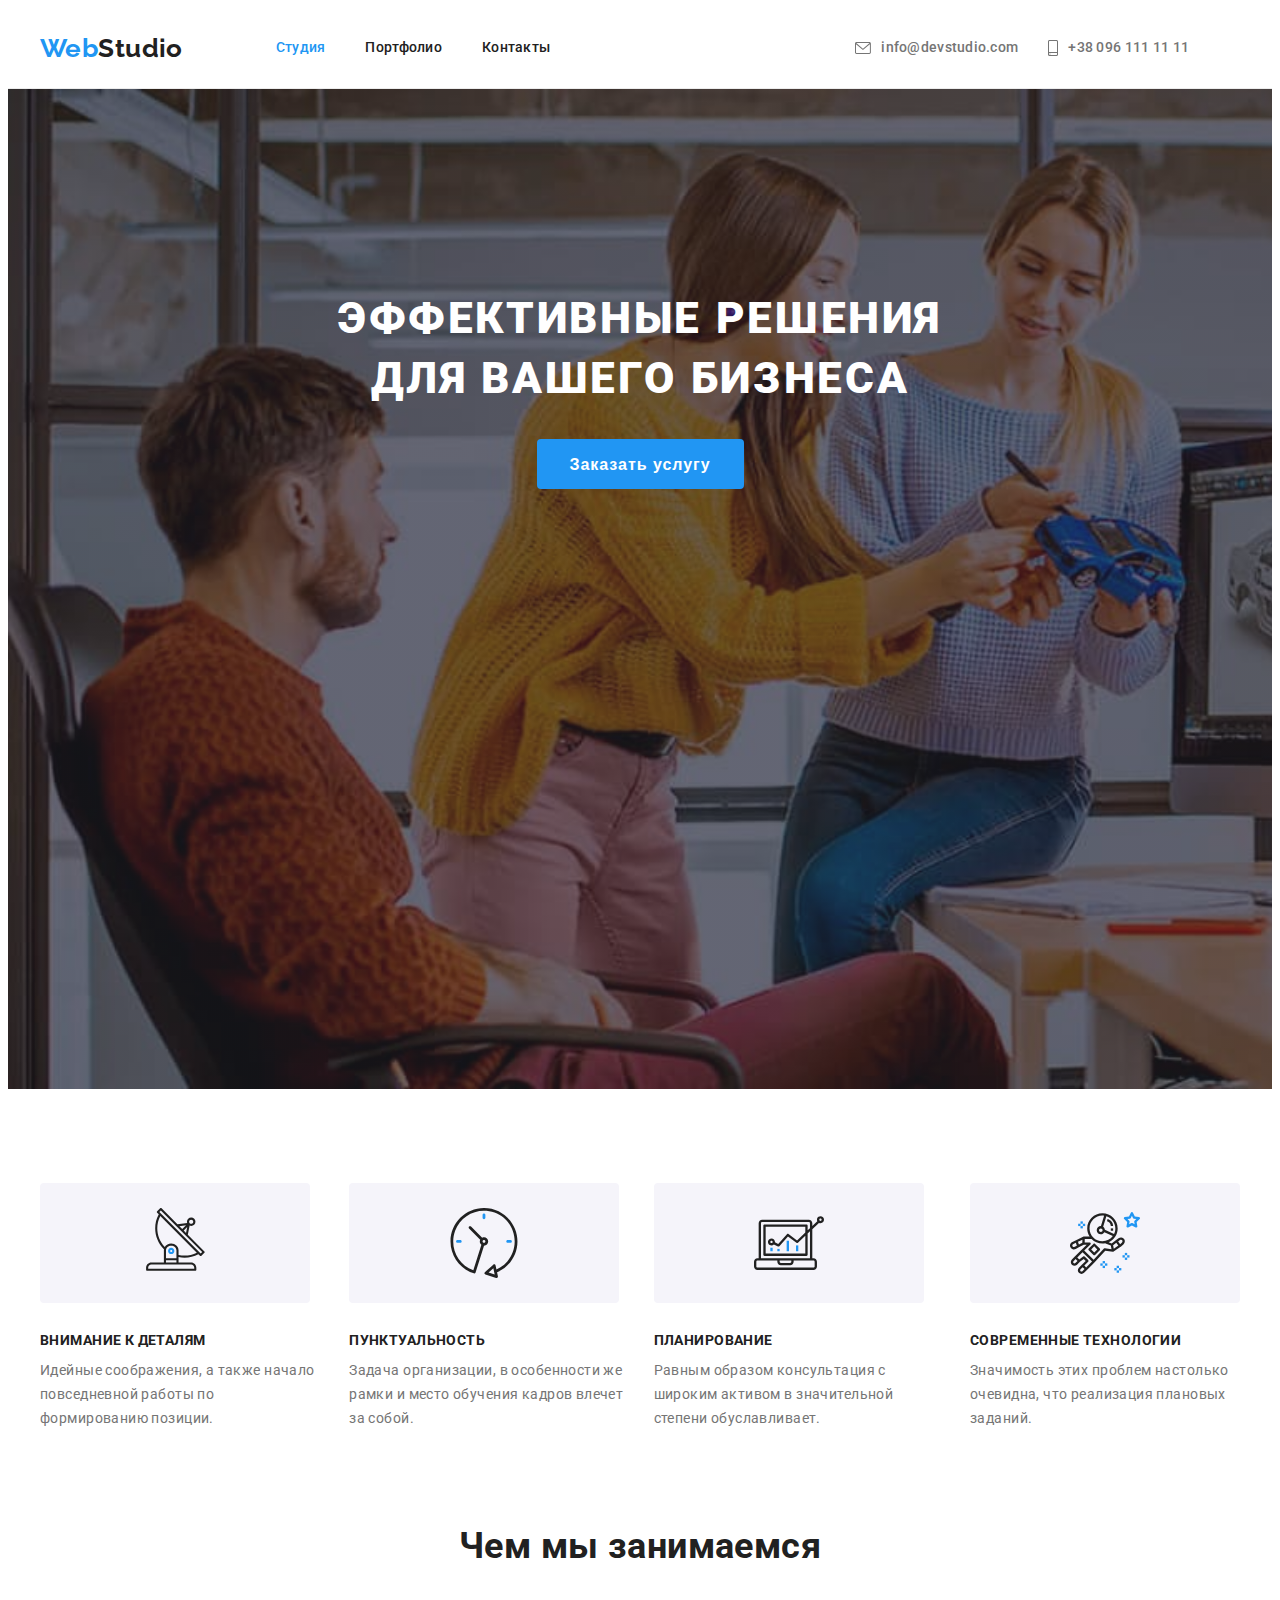
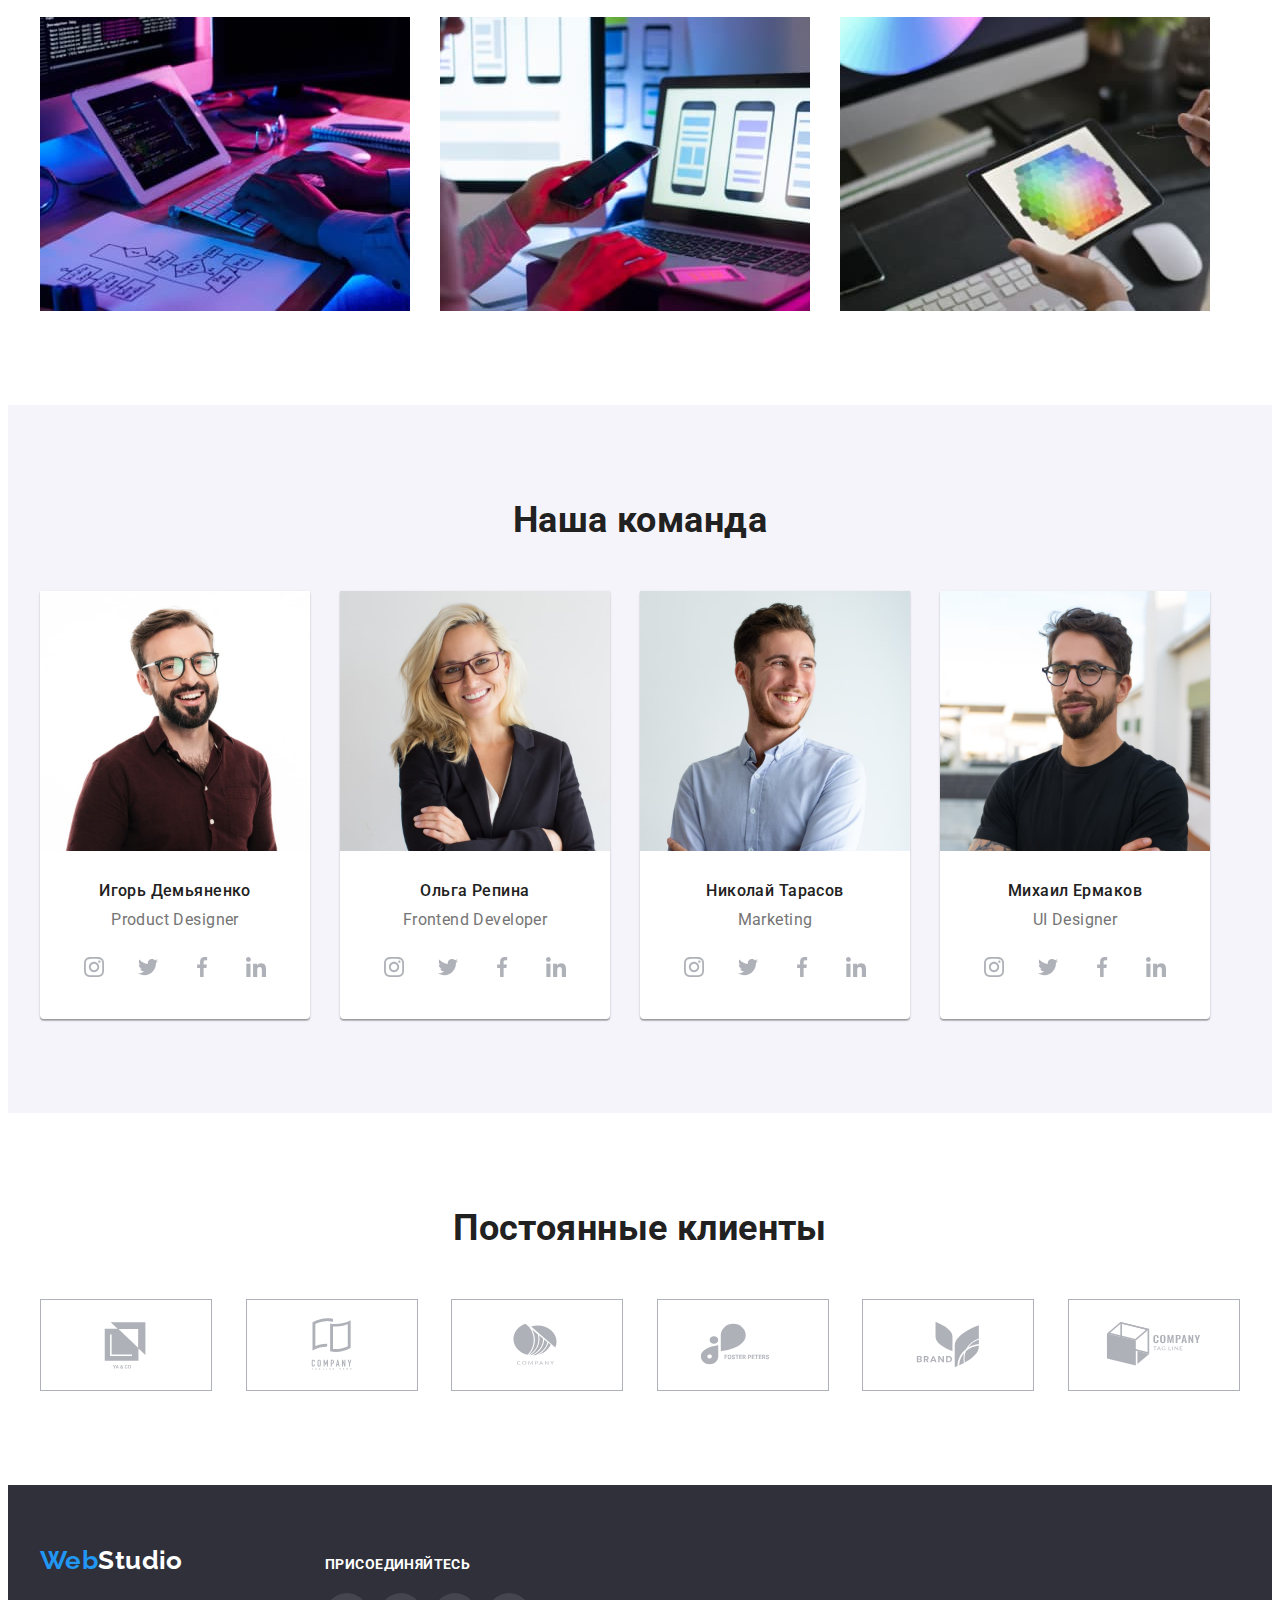
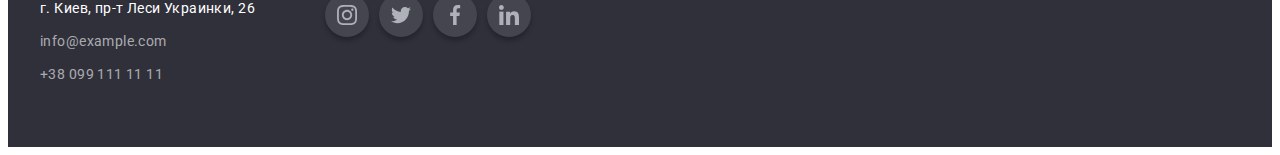
==== index.html @ b56670bd "Create index.html" ====
<!DOCTYPE html>
<html lang="ru">

<head>
    <meta charset="UTF-8">
    <meta http-equiv="X-UA-Compatible" content="IE=edge">
    <meta name="viewport" content="width=device-width, initial-scale=1.0">
    <title>Студия</title>
    <link rel="preconnect" href="https://fonts.gstatic.com">
    <link
        href="https://fonts.googleapis.com/css2?family=Raleway:wght@700&family=Roboto:wght@400;500;700;900&display=swap"
        rel="stylesheet">
    <link rel="stylesheet" href="https://cdnjs.cloudflare.com/ajax/libs/modern-normalize/1.0.0/modern-normalize.min.css" integrity="sha512-ISS7cAi1PEhQ8jnbJpJZMd29NlhNj4AWYyLOSp2CE/CsHxTCu+r+t0D2yoJudVrd0/8fTVPUVDzY5Tvli75u/g==" crossorigin="anonymous" />
    <link rel="stylesheet" href="./css/styles.css">
</head>

<body>
    <!--Заголовок-->
    <!--Верхняя линия-->
    <header class="header">
        <div class="container header-container">
        <nav class="navigation">
            <a class="logo-link link" href="./index.html">
                <span class="logo-first-link">Web</span>Studio 
            </a>

            <ul class="menu-list list" >
                <li class="menu-item">
                    <a class="menu-link current" href="index.html">Студия</a>
                </li>
                <li class="menu-item">
                    <a class="menu-link" href="portfolio.html">Портфолио</a>
                </li>
                <li class="menu-item">
                    <a class="menu-link" href="">Контакты</a>
                </li>
            </ul>
        </nav>
        
        
        <ul class="contact-list list">
            <li class="contact-item">
                <a class="link" href="mailto:info@devstudio.com">
                    <svg class="content-link-icon-m">
                        <use href="./images/sprite.svg#icon-envelope"></use>
                </svg>info@devstudio.com</a>
            </li>
            <li class="contact-item">
                <a class="link" href="tel:+380961111111">
                    <svg class="content-link-icon-t">
                    <use href="./images/sprite.svg#icon-smartphone"></use>
                </svg>+38 096 111 11 11</a>
            </li>
        </ul>
        </div>
    </header>
    <!--Навигация сайта-->
    <main>
        <!--Герой-->
        <section class="hero">
            <div class="container">
            <h1 class="main-title">Эффективные решения для вашего бизнеса</h1>
            <button class="modal-btn" type="button">Заказать услугу</button>
            </div>
        </section>
        

        <!--Особенности-->
        
        <section class="about">
            <div class="container">
            <h2 class="visually-hidden">Особенности</h2>
            <ul class="about-list list">
                <li class="about-item">
                    <div class="about-container">
                        <svg class="about-link-icon">
                            <use href="./images/sprite.svg#icon-antenna"></use>
                        </svg>
                    </div>
                    <h3 class="about-title">Внимание к деталям</h3>
                    <p class="about-description">
                        Идейные соображения, а также начало повседневной работы по формированию позиции.
                    </p>
                </li>
                <li class="about-item">
                <div class="about-container"> 
                        <svg class="about-link-icon">
                            <use href="./images/sprite.svg#icon-clock"></use>
                        </svg>
                    </div>
                    <h3 class="about-title">Пунктуальность</h3>
                    <p class="about-description">
                        Задача организации, в особенности же рамки и место обучения кадров влечет за собой.
                    </p>
                </li>
                <li class="about-item">
                    <div class="about-container">
                        <svg class="about-link-icon">
                            <use href="./images/sprite.svg#icon-diagram"></use>
                        </svg>
                    </div>
                    <h3 class="about-title">Планирование</h3>
                    <p class="about-description">
                        Равным образом консультация с широким активом в значительной степени обуславливает.
                    </p>
                </li>
                <li class="about-item">
                    <div class="about-container">
                        <svg class="about-link-icon">
                            <use href="./images/sprite.svg#icon-astronaut"></use>
                        </svg>
                    </div>
                    <h3 class="about-title">Современные технологии</h3>
                    <p class="about-description">
                        Значимость этих проблем настолько очевидна, что реализация плановых заданий.
                    </p>
                </li>
            </ul>
            </div>
        </section>
       
        <!--Деятельность-->
        <section class="work">
            <div class="container">
            <h2 class="work-title">Чем мы занимаемся</h2>
            <ul class="work-list list">
                <li class="item"><img class="item-img" src="./images/action1.jpg" alt="руки человека пишут код на квавиатури" width="370"
                        height="294"></li>
                <li class="item"><img class="item-img" src="./images/action2.jpg" alt="рука женщины держит телефон" width="370" height="294"></li>
                <li class="item"><img class="item-img" src="./images/action3.jpg" alt="женщина держит планшет и выбирает цвет на планшете" width="370"
                        height="294"></li>
            </ul>
        </div>
        </section>
        <!--Команда-->
        <section class="team">
            <div class="container">
            <h2 class="team-title">Наша команда</h2>
            <ul class="team-list list">
                <li class="team-item">
                    <img class="team-item-img" src="./images/employee1.jpg" alt="Фото Игорь Демьяненко" width="270" height="260">
                    <div class="team-card">
                    <h3 class="title">Игорь Демьяненко</h3>
                    <p class="team-text" lang="en">Product Designer</p>
                    <ul class="social-list list">
                        <li class="social-list-item">
                            <a href="" class="social-list-link">
                                <svg class="social-link-icon">
                                    <use href="./images/sprite.svg#icon-instagram"></use>
                                </svg>
                            </a>
                        </li>
                        <li class="social-list-item">
                            <a href="" class="social-list-link">
                                <svg class="social-link-icon">
                                    <use href="./images/sprite.svg#icon-twitter"></use>
                                </svg>
                            </a>
                        </li>
                        <li class="social-list-item">
                            <a href="" class="social-list-link">
                                <svg class="social-link-icon">
                                    <use href="./images/sprite.svg#icon-facebook"></use>
                                </svg>
                            </a>
                        </li>
                        <li class="social-list-item">
                            <a href="" class="social-list-link">
                                <svg class="social-link-icon">
                                    <use href="./images/sprite.svg#icon-linkedin"></use>
                                </svg>
                            </a>
                        </li>
                    </ul>
                    </div>
                </li>
                <li class="team-item">
                    <img class="team-item-img" src="./images/employee2.jpg" alt="Фото Ольга Репина" width="270" height="260">
                    <div class="team-card">
                    <h3 class="title">Ольга Репина</h3>
                    <p class="team-text" lang="en">Frontend Developer</p>
                    <ul class="social-list list">
                        <li class="social-list-item">
                            <a href="" class="social-list-link">
                                <svg class="social-link-icon">
                                    <use href="./images/sprite.svg#icon-instagram"></use>
                                </svg>
                            </a>
                        </li>
                        <li class="social-list-item">
                            <a href="" class="social-list-link">
                                <svg class="social-link-icon">
                                    <use href="./images/sprite.svg#icon-twitter"></use>
                                </svg>
                            </a>
                        </li>
                        <li class="social-list-item">
                            <a href="" class="social-list-link">
                                <svg class="social-link-icon">
                                    <use href="./images/sprite.svg#icon-facebook"></use>
                                </svg>
                            </a>
                        </li>
                        <li class="social-list-item">
                            <a href="" class="social-list-link">
                                <svg class="social-link-icon">
                                    <use href="./images/sprite.svg#icon-linkedin"></use>
                                </svg>
                            </a>
                        </li>
                    </ul>
                    </div>
                </li>
                <li class="team-item">
                    <img class="team-item-img" src="./images/employee3.jpg" alt="Фото Николай Тарасов" width="270" height="260">
                    <div class="team-card">
                    <h3 class="title">Николай Тарасов</h3>
                    <p  class="team-text" lang="en"> Marketing</p>
                    <ul class="social-list list">
                        <li class="social-list-item">
                            <a href="" class="social-list-link">
                                <svg class="social-link-icon">
                                    <use href="./images/sprite.svg#icon-instagram"></use>
                                </svg>
                            </a>
                        </li>
                        <li class="social-list-item">
                            <a href="" class="social-list-link">
                                <svg class="social-link-icon">
                                    <use href="./images/sprite.svg#icon-twitter"></use>
                                </svg>
                            </a>
                        </li>
                        <li class="social-list-item">
                            <a href="" class="social-list-link">
                                <svg class="social-link-icon">
                                    <use href="./images/sprite.svg#icon-facebook"></use>
                                </svg>
                            </a>
                        </li>
                        <li class="social-list-item">
                            <a href="" class="social-list-link">
                                <svg class="social-link-icon">
                                    <use href="./images/sprite.svg#icon-linkedin"></use>
                                </svg>
                            </a>
                        </li>
                    </ul>
                    </div>
                </li>
                <li class="team-item">
                    <img class="team-item-img" src="./images/employee4.jpg" alt="Фото Михаил Ермаков" width="270" height="260">
                    <div class="team-card">
                    <h3 class="title">Михаил Ермаков</h3>
                    <p class="team-text" lang="en"> UI Designer</p>
                    <ul class="social-list list">
                        <li class="social-list-item">
                            <a href="" class="social-list-link">
                                <svg class="social-link-icon">
                                    <use href="./images/sprite.svg#icon-instagram"></use>
                                </svg>
                            </a>
                        </li>
                        <li class="social-list-item">
                            <a href="" class="social-list-link">
                                <svg class="social-link-icon">
                                    <use href="./images/sprite.svg#icon-twitter"></use>
                                </svg>
                            </a>
                        </li>
                        <li class="social-list-item">
                            <a href="" class="social-list-link">
                                <svg class="social-link-icon">
                                    <use href="./images/sprite.svg#icon-facebook"></use>
                                </svg>
                            </a>
                        </li>
                        <li class="social-list-item">
                            <a href="" class="social-list-link">
                                <svg class="social-link-icon">
                                    <use href="./images/sprite.svg#icon-linkedin"></use>
                                </svg>
                            </a>
                        </li>
                    </ul>
                    </div>
                </li>
            </ul>
            </div>
        </section>
        <!--Клиенты-->
        <section class="clients">
            <div class="container">
                <h2 class="clients-title">Постоянные клиенты</h2>
                    <ul class="clients-list list">
                        <li class="clients-list-item">
                            <a href="" class="clients-list-link">
                                <svg class="clients-link-icon">
                                    <use href="./images/sprite.svg#icon-client1"></use>
                                </svg>
                            </a>
                        </li>
                        <li class="clients-list-item">
                            <a href="" class="clients-list-link">
                                <svg class="clients-link-icon">
                                    <use href="./images/sprite.svg#icon-client2"></use>
                                </svg>
                            </a>
                        </li>
                        <li class="clients-list-item">
                            <a href="" class="clients-list-link">
                                <svg class="clients-link-icon">
                                    <use href="./images/sprite.svg#icon-client3"></use>
                                </svg>
                            </a>
                        </li>
                        <li class="clients-list-item">
                            <a href="" class="clients-list-link">
                                <svg class="clients-link-icon">
                                    <use  href="./images/sprite.svg#icon-client4"></use>
                                </svg>
                            </a>
                        </li>
                        <li class="clients-list-item">
                            <a href="" class="clients-list-link">
                                <svg class="clients-link-icon">
                                    <use  href="./images/sprite.svg#icon-client5"></use>
                                </svg>
                            </a>
                        </li>
                        <li class="clients-list-item">
                            <a href="" class="clients-list-link">
                                <svg class="clients-link-icon">
                                    <use  href="./images/sprite.svg#icon-client6"></use>
                                </svg>
                            </a>
                        </li>
                    </ul>
            </div>
        </section>
    </main>

    <!--Подвал-->
    <footer class="footer">
    <div class="footer-container container">
        <div class="footer-container-adress">

        <a class="logo-link link" href="./index.html">
            <span class="logo-first-link">Web</span><span class="logo-secondary-link">Studio</span>
        </a>

        <address class="address">
                <p class="address-text">
                    <a class="map-link" href="https://goo.gl/maps/mj9vzz49X9CkKf8P8" target="_blank" rel="noopener noreferrer">г.
                        Киев, пр-т Леси Украинки, 26</a>
                </p>
                <ul class="list">
                    <li class="address-item">
                        <a class="mail-link link" href="mailto:info@example.com">info@example.com</a>
                    </li>
                    <li class="address-item">
                        <a class="tel-link link" href="tel:+380991111111">+38 099 111 11 11</a>
                    </li>
                </ul>
        </address>
    </div>
    <!--Присоединяйтесь-->
    <div class="join">
        <p class="join-text">присоединяйтесь</p>
            <ul class="join-list list">
                <li class="join-item">
                <a href="" class="join-link">
                    <svg class="join-link-icon">
                        <use href="./images/sprite.svg#icon-instagram"></use>
                    </svg>
                </a>
                </li>
                <li class="join-item">
                    <a href="" class="join-link">
                        <svg class="join-link-icon">
                            <use href="./images/sprite.svg#icon-twitter"></use>
                        </svg>
                    </a>
                </li>
                <li class="join-item">
                    <a href="" class="join-link">
                        <svg class="join-link-icon">
                            <use href="./images/sprite.svg#icon-facebook"></use>
                        </svg>
                    </a>
                </li>
                <li class="join-item">
                    <a href="" class="join-link">
                        <svg class="join-link-icon">
                            <use href="./images/sprite.svg#icon-linkedin"></use>
                        </svg>
                    </a>
                </li>
            </ul>
        
    </div>
    </div>
    </footer>

</body>

</html>
---- css/styles.css ----
:root {
  --main-font: 'Roboto', sans-serif;
  --secondary-font: 'Raleway', sans-serif;
  --background-color: #f5f4fa;
  --main-color: #212121;
  --secondary-text-color: #757575;
  --accent-color: #2196f3;
  --btn-main-color: #188ce8;
  --primary-white: #ffffff;
  --accent-white: rgba(255, 255, 255, 0.6);
  --background-footer-hero: #2f303a;
  --logo-secondary-color: ##000000;
  --background-project-color: #eeeeee;
  --main-logo-color: #afb1b8;
}
h1,
h2,
h3,
h4,
h5,
h6,
p {
  margin-top: 0;
  margin-bottom: 0;
}

ul,
ol {
  margin-top: 0;
  margin-bottom: 0;
  padding-left: 0;
}

img {
  display: block;
}

.list {
  list-style: none;
}
.link {
  text-decoration: none;
}

body {
  color: var(--main-color);
  font-family: var(--main-font);
  font-weight: 400;
  font-size: 14px;
  line-height: 1.71;
  letter-spacing: 0.03em;
}

/* ============= COMPONENTS ============= */
.container {
  width: 1200px;
  padding-left: 15px;
  padding-right: 15px;
  margin: 0 auto;
}
/*========== END COMPONENTS ============= */

/*========== Header ========== */
.header {
  background-color: var(--primary-white);
  border-bottom: 1px solid #ececec;
}
.header-container {
  display: flex;
  align-items: center;
}

.navigation {
  display: flex;
  align-items: center;
}
.menu-list {
  display: flex;
  align-items: center;
  margin-left: 93px;
}

.menu-list .menu-item:not(:last-child) {
  margin-right: 40px;
}
.menu-list .menu-link {
  display: block;
  padding-top: 32px;
  padding-bottom: 32px;
}

.logo-link {
  font-family: var(--secondary-font);
  font-style: normal;
  font-weight: 700;
  font-size: 26px;
  line-height: 1.19;
  color: var(--logo-secondary-color);
  text-decoration: none;
}

.logo-first-link {
  color: var(--accent-color);
}

.menu-link {
  font-weight: 500;
  font-size: 14px;
  line-height: 1.14;
  letter-spacing: 0.02em;
  text-decoration: none;
  color: var(--main-color);
}
.menu-link:hover,
.menu-link:focus {
  color: var(--accent-color);
}
.menu-link.current {
  color: var(--accent-color);
}
.contact-list {
  display: flex;
  margin-left: 305px;
}
.contact-list .link {
  display: block;
  padding-top: 32px;
  padding-bottom: 32px;
}

.contact-list .contact-item:not(:last-child) {
  margin-right: 30px;
}
.contact-item .link,
.contact-item .link {
  display: flex;
  align-items: center;
  font-weight: 500;
  font-size: 14px;
  line-height: 1.14;
  letter-spacing: 0.02em;
  text-decoration: none;
  color: var(--secondary-text-color);
}

.link:hover,
.link:focus {
  color: var(--accent-color);
  outline: none;
}
.content-link-icon-m {
  width: 16px;
  height: 12px;
  margin-right: 10px;
  fill: currentColor;
}
.content-link-icon-t {
  width: 10px;
  height: 16px;
  margin-right: 10px;
  fill: currentColor;
}

/*========== End Header ========== */

/*========== Hero ========== */
.hero {
  max-width: 1600px;
  height: 600px;
  margin-left: auto;
  margin-right: auto;
  background-color: var(--background-footer-hero);
  text-align: center;
  padding-top: 200px;
  padding-bottom: 200px;
  background-image: linear-gradient(
      rgba(47, 48, 58, 0.4),
      rgba(47, 48, 58, 0.4)
    ),
    url('../images/heroimg.jpg');
  background-size: cover;
}
.main-title {
  margin: 0 auto 30px;
  width: 696px;
  font-weight: 900;
  font-size: 44px;
  line-height: 1.36;
  letter-spacing: 0.06em;
  text-transform: uppercase;
  color: var(--primary-white);
}
.modal-btn {
  padding: 10px 32px;
  border: 1px solid transparent;
  border-radius: 4px;
  margin-left: auto;
  margin-right: auto;
  min-width: 200px;
  height: 50px;
  font-weight: 700;
  font-size: 16px;
  line-height: 1.87;
  display: block;
  align-items: center;
  letter-spacing: 0.06em;
  color: var(--primary-white);
  background-color: var(--accent-color);
}
.modal-btn:hover,
.modal-btn:focus {
  color: var(--primary-white);
  background-color: var(--btn-main-color);
  outline: none;
}

/*========== End Hero ========== */
/*========== About ========== */
.about {
  padding-top: 94px;
  padding-bottom: 47px;
}
.visually-hidden {
  position: absolute;
  width: 1px;
  height: 1px;
  margin: -1px;
  border: 0;
  padding: 0;

  white-space: nowrap;
  clip-path: inset(100%);
  clip: rect(0 0 0 0);
  overflow: hidden;
}

.about-list {
  display: flex;
  padding-bottom: 0;
  margin-top: -30px;
  margin-left: -30px;
}

.about-item {
  width: calc((100%-120px) / 4);
  margin-top: 30px;
  margin-left: 30px;
}

.about-title {
  margin-bottom: 10px;
  font-weight: 700;
  font-size: 14px;
  line-height: 1.14;
  letter-spacing: 0.03em;
  text-transform: uppercase;
}
.about-description {
  font-size: 14px;
  color: var(--secondary-text-color);
}
.about-container {
  display: flex;
  justify-content: center;
  align-items: center;
  width: 270px;
  height: 120px;
  background-color: var(--background-color);
  border-radius: 4px;
  margin-bottom: 30px;
}
.about-link-icon {
  width: 70px;
  height: 70px;
}

/*========== End about ========== */

/*========== Work ========== */
.work {
  padding-top: 47px;
  padding-bottom: 94px;
}
.work-list {
  display: flex;
  flex-wrap: wrap;
  margin-left: -30px;
  margin-top: -30px;
}
.work-title {
  margin-bottom: 50px;
  font-weight: 700;
  font-size: 36px;
  line-height: 1.17;
  text-align: center;
}
.work-list .item {
  margin-left: 30px;
  margin-top: 30px;
}

/*========== End Work ========== */

/*========== Team ========== */
.team {
  color: var(--main-color);
  background-color: var(--background-color);
  padding-top: 94px;
  padding-bottom: 94px;
  text-align: center;
}
.team-list {
  display: flex;
  flex-wrap: wrap;
  margin-left: -30px;
  margin-top: -30px;
}

.team-title {
  margin-bottom: 50px;
  font-weight: 700;
  font-size: 36px;
  line-height: 1.17;
}
.team-card {
  padding: 30px 32px;
}
.team-item .title {
  margin-bottom: 10px;
  font-weight: 500;
  font-size: 16px;
  line-height: 1.19;
}
.team-text {
  font-size: 16px;
  line-height: 1.19;
  color: var(--secondary-text-color);
  margin-bottom: 16px;
}
.team-item {
  margin-left: 30px;
  margin-top: 30px;
  border-radius: 0px 0px 4px 4px;
  background: #ffffff;
  box-shadow: 0px 1px 3px rgba(0, 0, 0, 0.12), 0px 1px 1px rgba(0, 0, 0, 0.14),
    0px 2px 1px rgba(0, 0, 0, 0.2);
}
.social-list {
  display: flex;
  justify-content: space-between;
}
.social-list-link {
  display: flex;
  justify-content: center;
  align-items: center;
  width: 44px;
  height: 44px;
  background: transparent;
  border-radius: 50%;
}
.social-link-icon {
  width: 20px;
  height: 20px;
  fill: var(--main-logo-color);
}
.social-list-link:hover,
.social-list-link:focus {
  background-color: var(--accent-color);
  outline: none;
}
.social-list-link:hover .social-link-icon,
.social-list-link:focus .social-link-icon {
  fill: var(--primary-white);
}
/*========== End team========== */
/*========== Clients========== */
.clients {
  background-color: var(--primary-white);
  padding-top: 94px;
  padding-bottom: 94px;
}
.clients-title {
  font-weight: 700;
  font-size: 36px;
  line-height: 1.17;
  text-align: center;
  margin-bottom: 50px;
}
.clients-list {
  display: flex;
  justify-content: space-between;
}
.clients-list-link {
  display: flex;
  justify-content: center;
  align-items: center;
  width: 170px;
  height: 90px;
  background: transparent;
  border: 1px solid var(--main-logo-color);
}
.clients-link-icon {
  width: 106px;
  height: 60px;
  fill: var(--main-logo-color);
}
.clients-list-link:hover,
.clients-list-link:focus {
  background: transparent;
  border: 1px solid var(--accent-color);
  outline: none;
}
.clients-list-link:hover .clients-link-icon,
.clients-list-link:focus .clients-link-icon {
  fill: var(--accent-color);
}

/*========== End clients========== */
/*========== Footer========== */
.footer {
  display: flex;
  background-color: var(--background-footer-hero);
  padding-top: 60px;
  padding-bottom: 60px;
}
.footer-container {
  display: flex;
  align-items: baseline;
}
.footer-container-adress {
  align-items: center;
}
.logo-secondary-link {
  color: var(--primary-white);
}
.address {
  margin-top: 20px;
  display: block;
}
.address-text {
  margin-bottom: 9px;
}
.address-item:not(:last-child) {
  margin-bottom: 9px;
}
.map-link {
  font-style: normal;
  font-size: 14px;
  text-decoration: none;
  color: var(--primary-white);
}
.mail-link,
.tel-link {
  font-style: normal;
  font-size: 14px;
  color: var(--accent-white);
  text-decoration: none;
}
.map-link:hover,
.map-link:focus {
  outline: none;
  color: var(--accent-color);
}
.mail-link:hover,
.mail-link:focus {
  color: var(--accent-color);
  outline: none;
}
.tel-link:hover,
.tel-link:focus {
  color: var(--accent-color);
  outline: none;
}
.join-list {
  display: flex;
  align-items: center;
  justify-content: center;
}
.join-item:not(:last-child) {
  margin-right: 10px;
}
.join {
  margin-left: 70px;
}
.join-text {
  margin-bottom: 20px;
  font-weight: 700;
  line-height: 1.14;
  text-transform: uppercase;
  color: var(--primary-white);
}
.join-link {
  display: flex;
  justify-content: center;
  align-items: center;
  width: 44px;
  height: 44px;
  border-radius: 50%;
  background-color: rgba(255, 255, 255, 0.1);
  color: var(--main-logo-color);
  box-shadow: 0px 4px 4px rgba(0, 0, 0, 0.25);
}
.join-link-icon {
  width: 20px;
  height: 20px;
  fill: currentColor;
}
.join-link:hover,
.join-link:focus {
  background-color: var(--accent-color);
  outline: none;
}
.join-link:hover .join-link-icon,
.join-link:focus .join-link-icon {
  fill: var(--primary-white);
}

/*========== End footer========== */

/*========== Portfolio========== */

/*==========Filter==========*/
.filter {
  padding-top: 94px;
  padding-bottom: 94px;
}
.filter .list {
  display: flex;
  justify-content: center;
  margin-bottom: 50px;
}

.filter-btn {
  height: 38px;
  padding: 6px 22px;
  border-radius: 4px;
  border-color: transparent;
  font-family: inherit;
  font-weight: 500;
  font-size: 16px;
  line-height: 1.62;
  display: flex;
  text-align: center;
  background-color: var(--background-color);
  cursor: pointer;
}
.filter-btn:hover,
.filter-btn:focus {
  outline: none;
  color: var(--primary-white);
  background-color: var(--accent-color);
  box-shadow: 1px 4px 6px rgba(0, 0, 0, 0.16), 0px 4px 4px rgba(0, 0, 0, 0.06);
}
.filter-item:not(:last-child) {
  margin-right: 8px;
}
/*==========End filter==========*/
/*==========Project==========*/
.project-list {
  display: flex;
  flex-wrap: wrap;
  margin-left: -30px;
  margin-top: -30px;
}
.project-item {
  margin-left: 30px;
  margin-top: 30px;
  background-color: var(--background-project-color);
}
.project-card-link {
  display: block;
  padding-top: 0;
}
.project-card-link:hover,
.project-card-link:focus {
  outline: none;
  box-shadow: 1px 4px 6px rgba(0, 0, 0, 0.16), 0px 4px 4px rgba(0, 0, 0, 0.16),
    0px 1px 1px rgba(0, 0, 0, 0.12);
}

.project-card {
  padding: 20px 24px;
  background: var(--primary-white);
  border: 1px solid var(--background-project-color);
  border-top: 0;
}
.project-title {
  margin-bottom: 4px;
  font-weight: 700;
  font-size: 18px;
  line-height: 2;
  letter-spacing: 0.06em;
  color: var(--main-color);
}
.project-text {
  font-weight: 400;
  font-size: 16px;
  line-height: 1.87;
  color: var(--secondary-text-color);
}
/*==========End Project==========*/
/*========== End portfolio========== */
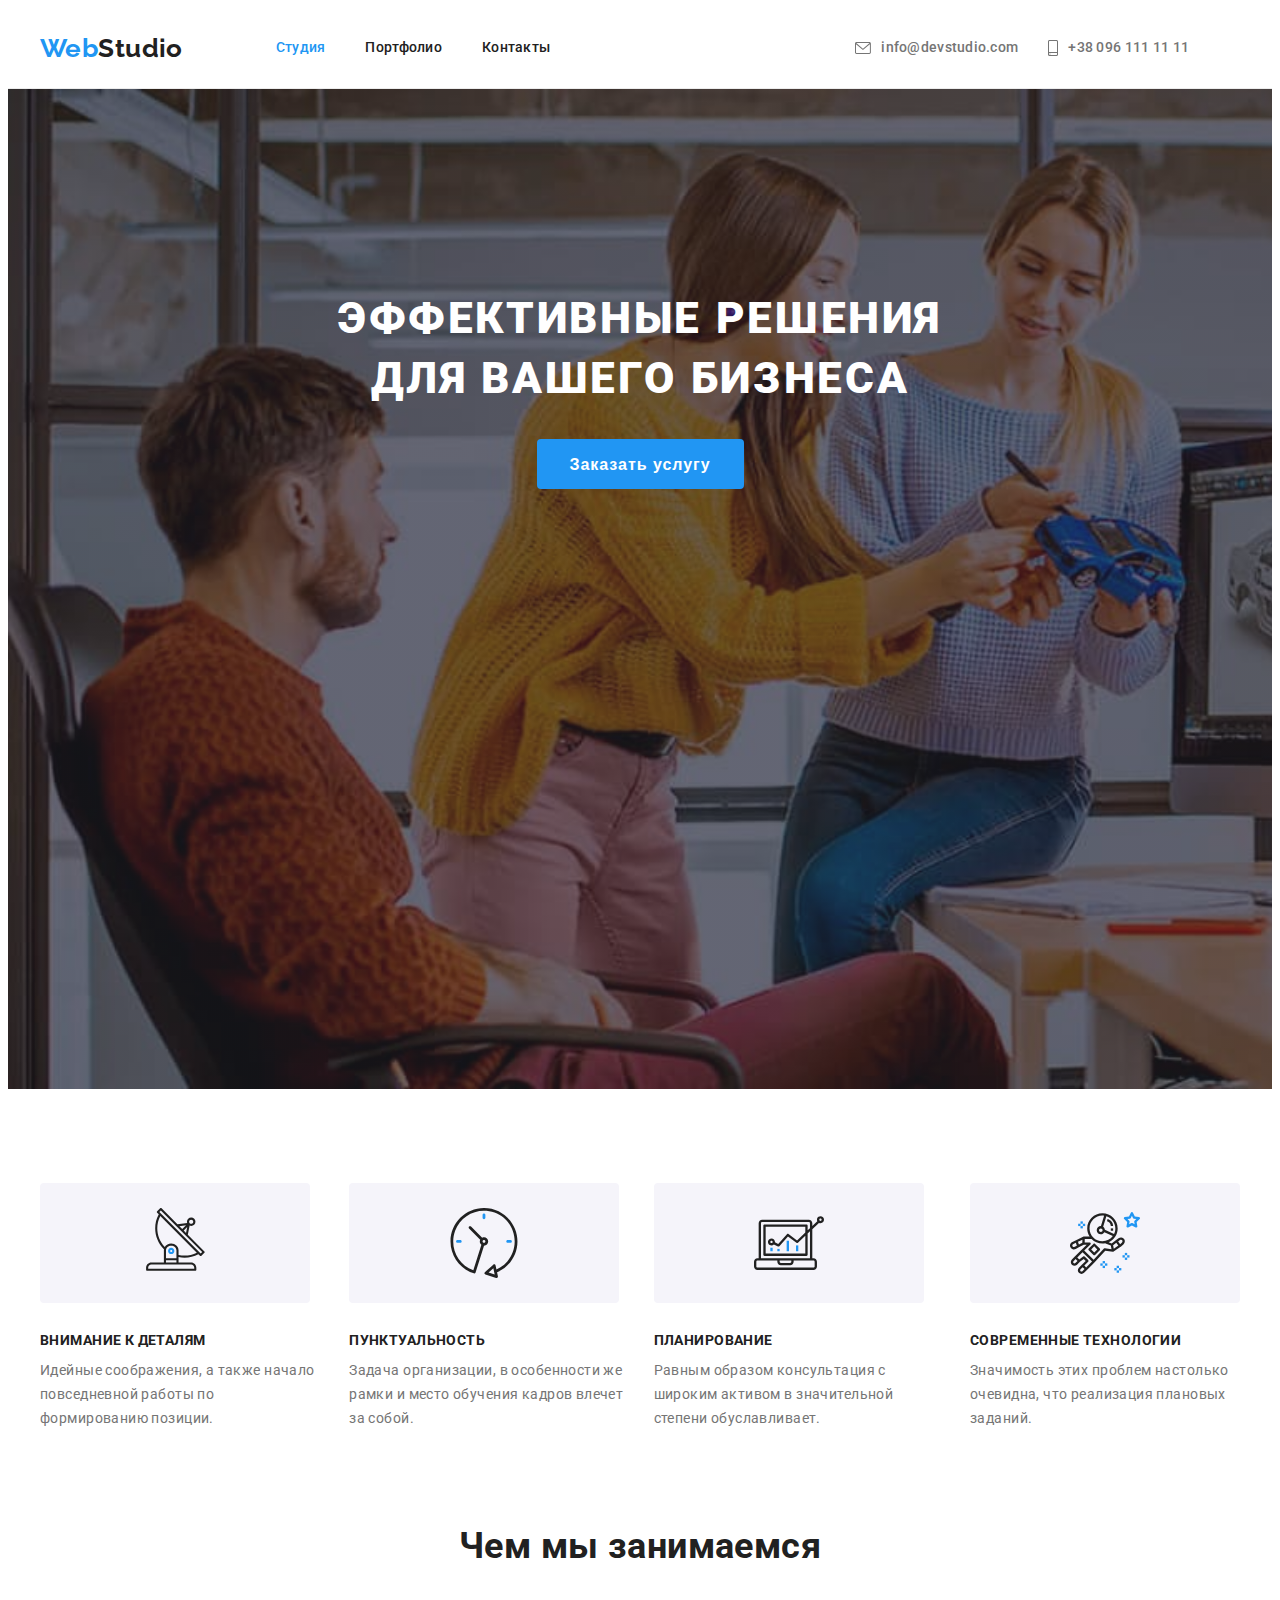
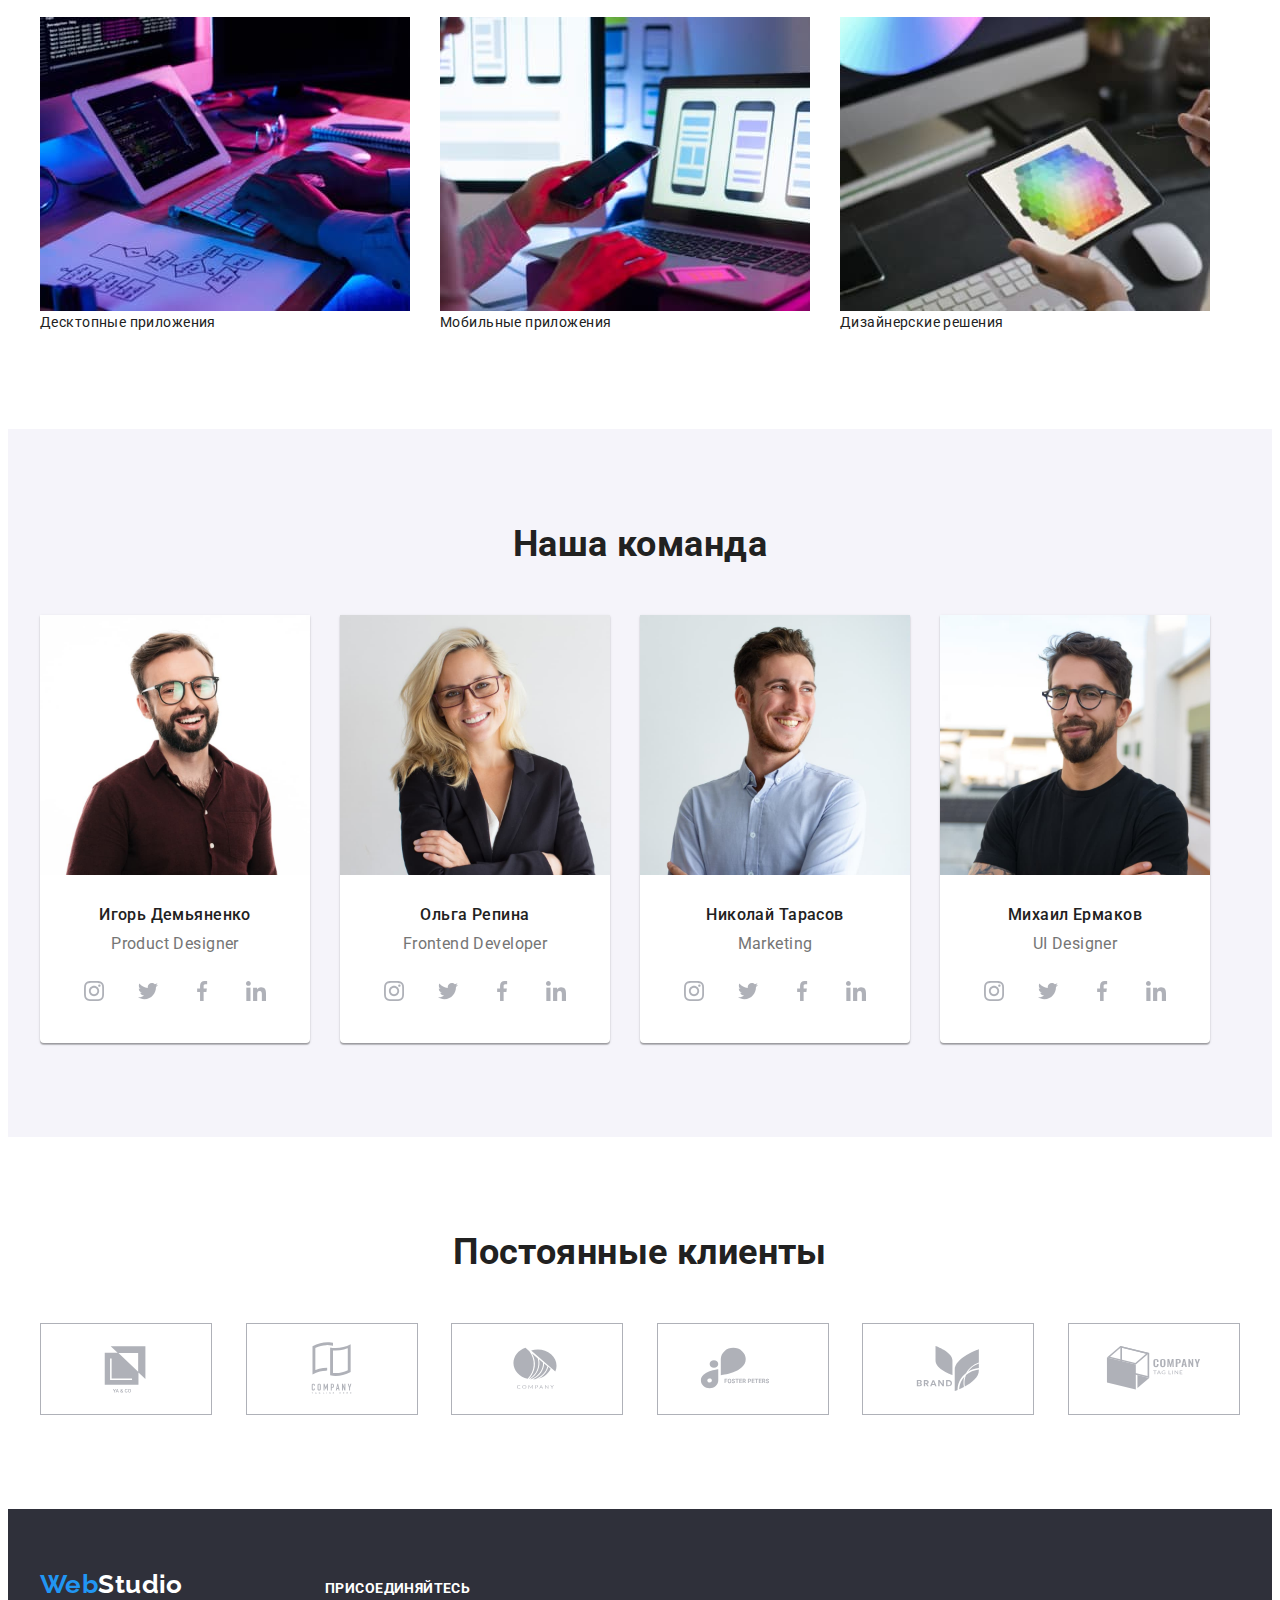
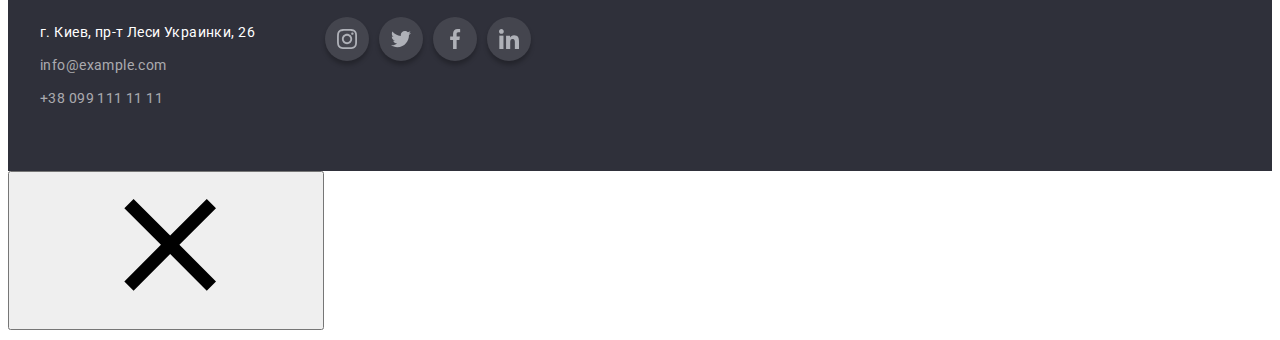
==== commit 0dc123be: "Update index.html" ====
--- a/index.html
+++ b/index.html
@@ -59,8 +59,8 @@
         <!--Герой-->
         <section class="hero">
             <div class="container">
-            <h1 class="main-title">Эффективные решения для вашего бизнеса</h1>
-            <button class="modal-btn" type="button">Заказать услугу</button>
+                <h1 class="main-title">Эффективные решения для вашего бизнеса</h1>
+                <button class="modal-btn" type="button" data-modal-open>Заказать услугу</button>
             </div>
         </section>
         
@@ -124,11 +124,27 @@
             <div class="container">
             <h2 class="work-title">Чем мы занимаемся</h2>
             <ul class="work-list list">
-                <li class="item"><img class="item-img" src="./images/action1.jpg" alt="руки человека пишут код на квавиатури" width="370"
-                        height="294"></li>
-                <li class="item"><img class="item-img" src="./images/action2.jpg" alt="рука женщины держит телефон" width="370" height="294"></li>
+                <li class="item">
+                    <img class="item-img" src="./images/action1.jpg" alt="руки человека пишут код на квавиатури" width="370"
+                        height="294">
+                       
+                        <div class="work-card-text">
+                        <p class="work-text">Десктопные приложения</p>
+                        </div>
+                    </li>
+                <li class="item">
+                    <img class="item-img" src="./images/action2.jpg" alt="рука женщины держит телефон" width="370" height="294">
+                <div class="work-card-text">
+                    <p class="work-text">Мобильные приложения</p>
+                </div>
+                </li>
                 <li class="item"><img class="item-img" src="./images/action3.jpg" alt="женщина держит планшет и выбирает цвет на планшете" width="370"
-                        height="294"></li>
+                        height="294">
+                    
+                    <div class="work-card-text">
+                        <p class="work-text">Дизайнерские решения</p>
+                    </div>
+                </li>
             </ul>
         </div>
         </section>
@@ -401,6 +417,18 @@
     </div>
     </div>
     </footer>
+    <!--Модально Окно-->
+    <div class="backdrop"data-modal>
+        <div class="modal">
+            <button type="bytton" class="modal-close-btn"data-modal-close>
+                <svg class="modal-close-icon">
+                    <use href="./images/sprite.svg#icon-close"></use>
+                </svg>
+            </button>
+        </div>
+    </div>
+
+    <script src="./js/modal.js"></script>
 
 </body>
 
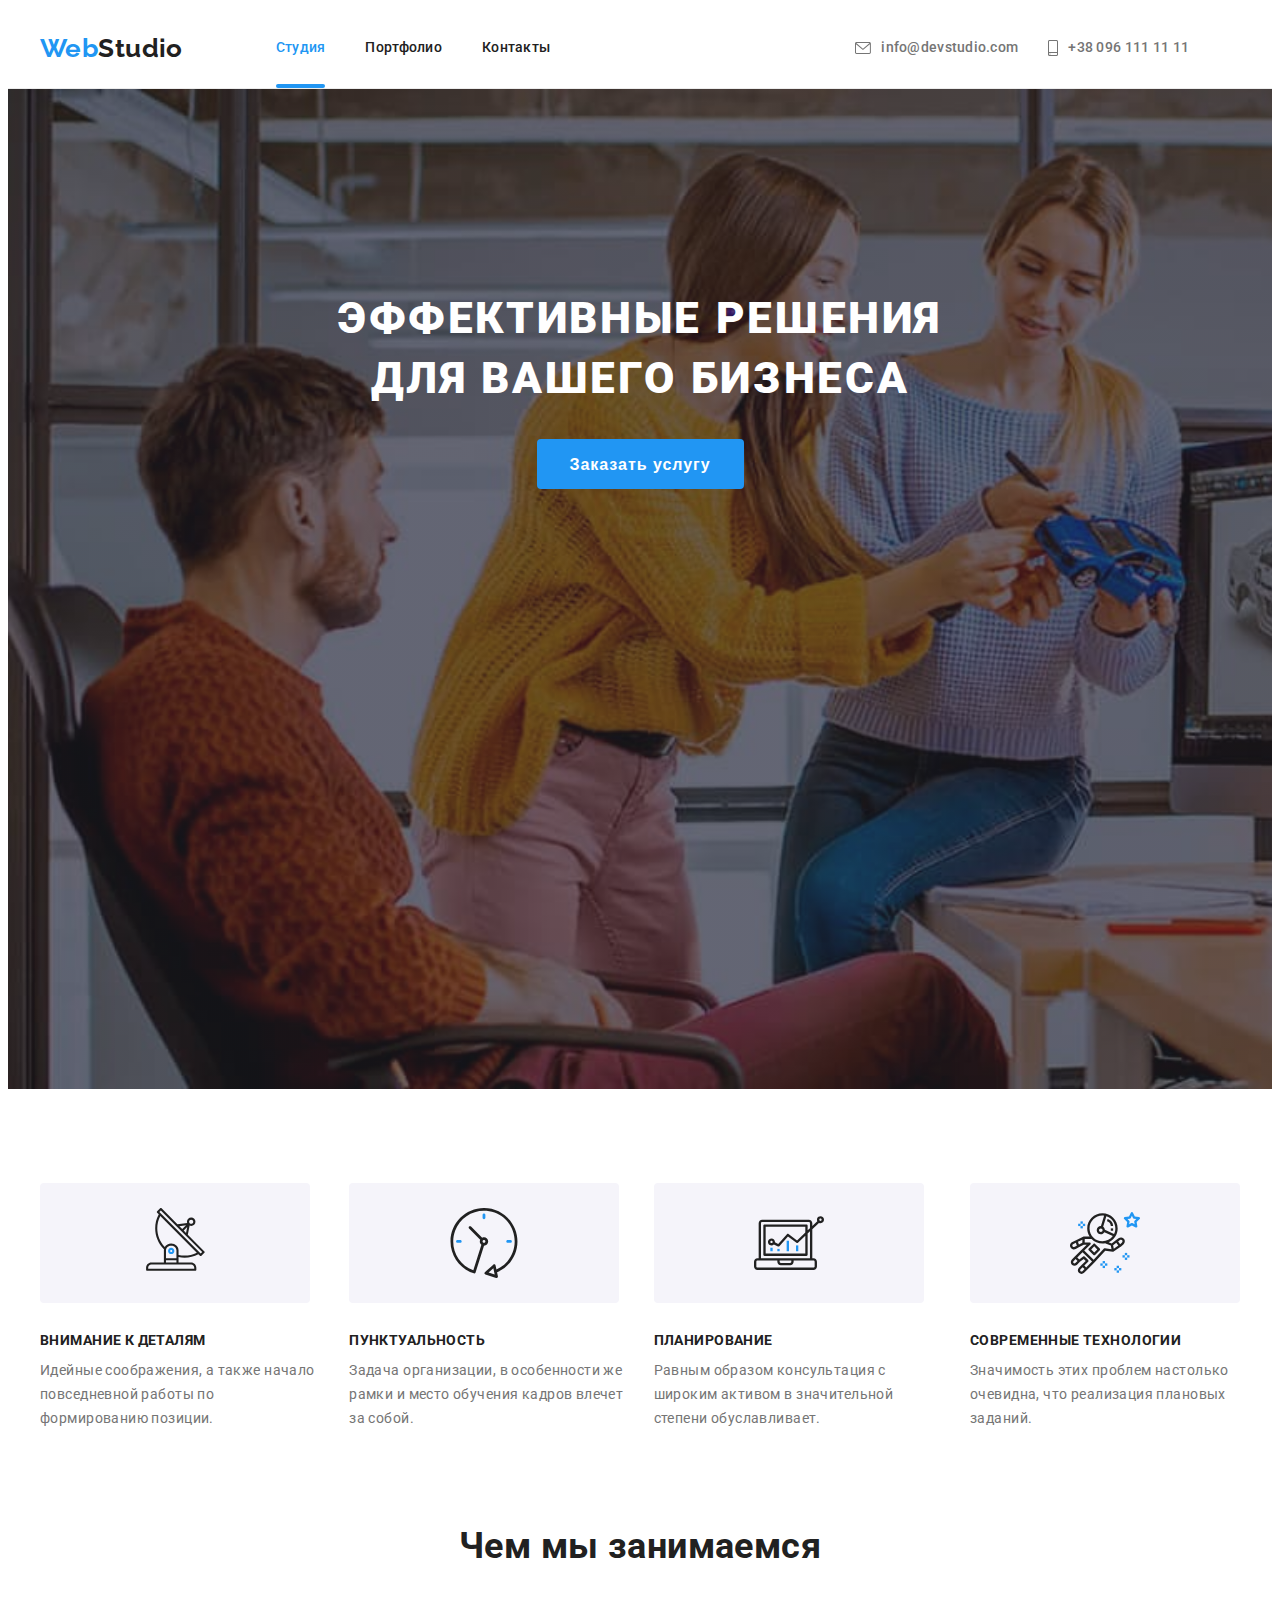
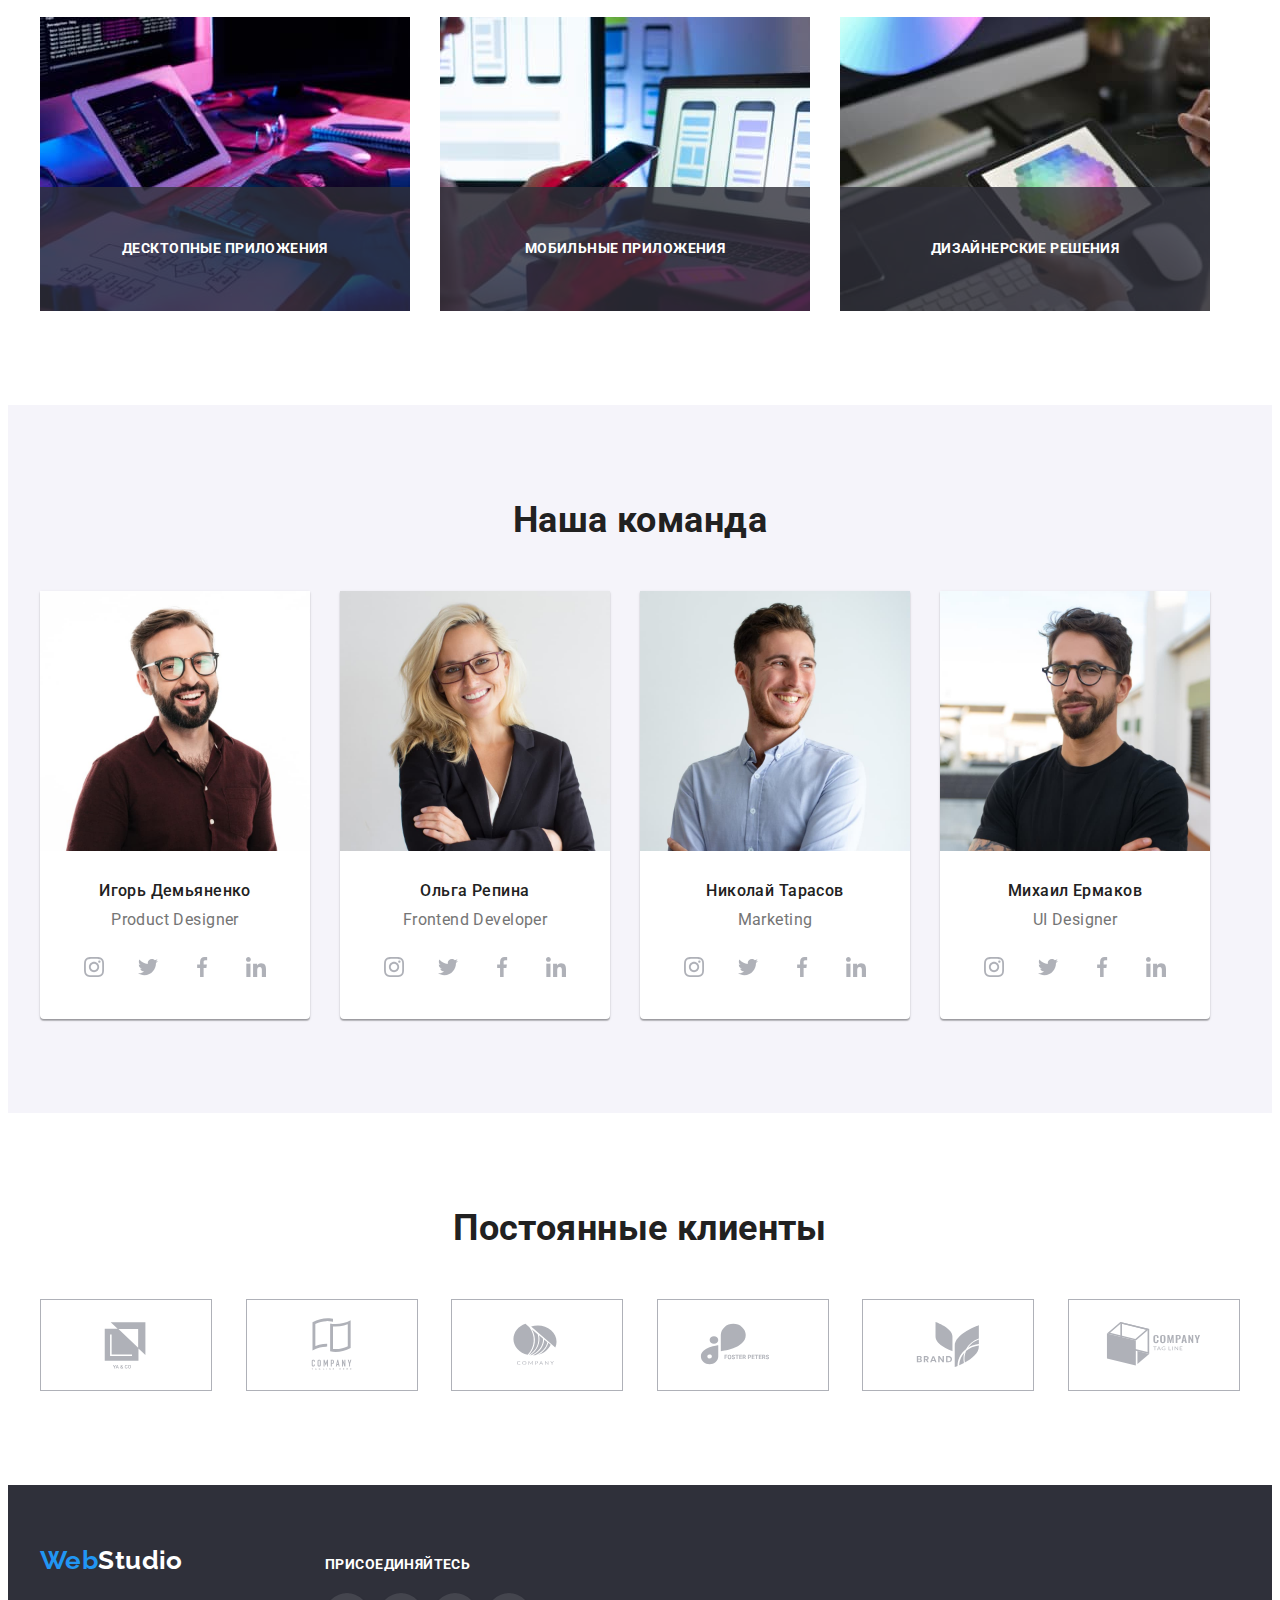
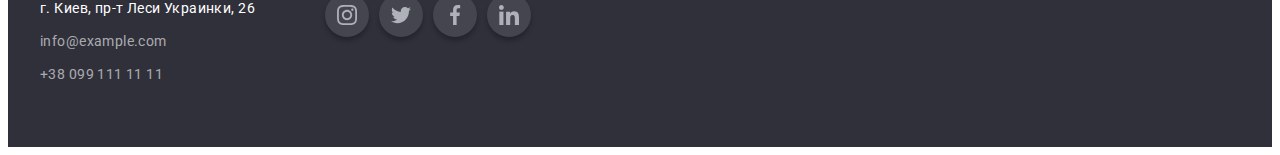
==== commit 1e4a09e8: "Update index.html" ====
--- a/index.html
+++ b/index.html
@@ -418,7 +418,7 @@
     </div>
     </footer>
     <!--Модально Окно-->
-    <div class="backdrop"data-modal>
+    <div class="backdrop is-hidden"data-modal>
         <div class="modal">
             <button type="bytton" class="modal-close-btn"data-modal-close>
                 <svg class="modal-close-icon">
--- a/css/styles.css
+++ b/css/styles.css
@@ -110,7 +110,23 @@
   letter-spacing: 0.02em;
   text-decoration: none;
   color: var(--main-color);
-}
+  transition: color 250ms cubic-bezier(0.4, 0, 0.2, 1);
+}
+.current {
+  position: relative;
+}
+.current::after {
+  position: absolute;
+  left: 0;
+  bottom: 0;
+  display: block;
+  content: '';
+  height: 4px;
+  width: 100%;
+  border-radius: 2px;
+  background-color: var(--accent-color);
+}
+
 .menu-link:hover,
 .menu-link:focus {
   color: var(--accent-color);
@@ -141,6 +157,7 @@
   letter-spacing: 0.02em;
   text-decoration: none;
   color: var(--secondary-text-color);
+  transition: color 250ms cubic-bezier(0.4, 0, 0.2, 1);
 }
 
 .link:hover,
@@ -153,12 +170,14 @@
   height: 12px;
   margin-right: 10px;
   fill: currentColor;
+  transition: fill;
 }
 .content-link-icon-t {
   width: 10px;
   height: 16px;
   margin-right: 10px;
   fill: currentColor;
+  transition: fill;
 }
 
 /*========== End Header ========== */
@@ -298,7 +317,29 @@
   margin-left: 30px;
   margin-top: 30px;
 }
-
+.item {
+  position: relative;
+}
+.work-card-text {
+  position: absolute;
+  bottom: 0;
+  right: 0;
+  display: flex;
+  justify-content: center;
+  align-items: center;
+  width: 370px;
+  height: 70px;
+  background: rgba(47, 48, 58, 0.8);
+  padding-top: 27px;
+  padding-bottom: 27px;
+}
+.work-text {
+  font-weight: 700;
+  line-height: 1.14px;
+  text-align: center;
+  text-transform: uppercase;
+  color: var(--primary-white);
+}
 /*========== End Work ========== */
 
 /*========== Team ========== */
@@ -357,11 +398,13 @@
   height: 44px;
   background: transparent;
   border-radius: 50%;
+  transition: background-color 250ms cubic-bezier(0.4, 0, 0.2, 1);
 }
 .social-link-icon {
   width: 20px;
   height: 20px;
   fill: var(--main-logo-color);
+  transition: fill 250ms cubic-bezier(0.4, 0, 0.2, 1);
 }
 .social-list-link:hover,
 .social-list-link:focus {
@@ -398,11 +441,13 @@
   height: 90px;
   background: transparent;
   border: 1px solid var(--main-logo-color);
+  transition: border 250ms cubic-bezier(0.4, 0, 0.2, 1);
 }
 .clients-link-icon {
   width: 106px;
   height: 60px;
   fill: var(--main-logo-color);
+  transition: fill 250ms cubic-bezier(0.4, 0, 0.2, 1);
 }
 .clients-list-link:hover,
 .clients-list-link:focus {
@@ -448,6 +493,7 @@
   font-size: 14px;
   text-decoration: none;
   color: var(--primary-white);
+  transition: color 250ms cubic-bezier(0.4, 0, 0.2, 1);
 }
 .mail-link,
 .tel-link {
@@ -455,6 +501,7 @@
   font-size: 14px;
   color: var(--accent-white);
   text-decoration: none;
+  transition: color 250ms cubic-bezier(0.4, 0, 0.2, 1);
 }
 .map-link:hover,
 .map-link:focus {
@@ -499,11 +546,13 @@
   background-color: rgba(255, 255, 255, 0.1);
   color: var(--main-logo-color);
   box-shadow: 0px 4px 4px rgba(0, 0, 0, 0.25);
+  transition: background-color 250ms cubic-bezier(0.4, 0, 0.2, 1);
 }
 .join-link-icon {
   width: 20px;
   height: 20px;
   fill: currentColor;
+  transition: fill 250ms cubic-bezier(0.4, 0, 0.2, 1);
 }
 .join-link:hover,
 .join-link:focus {
@@ -543,6 +592,9 @@
   text-align: center;
   background-color: var(--background-color);
   cursor: pointer;
+  transition: background-color 250ms cubic-bezier(0.4, 0, 0.2, 1),
+    color 250ms cubic-bezier(0.4, 0, 0.2, 1),
+    box-shadow 250ms cubic-bezier(0.4, 0, 0.2, 1);
 }
 .filter-btn:hover,
 .filter-btn:focus {
@@ -570,6 +622,7 @@
 .project-card-link {
   display: block;
   padding-top: 0;
+  transition: box-shadow 250ms cubic-bezier(0.4, 0, 0.2, 1);
 }
 .project-card-link:hover,
 .project-card-link:focus {
@@ -598,5 +651,80 @@
   line-height: 1.87;
   color: var(--secondary-text-color);
 }
+.project-list-img-wrapper {
+  position: relative;
+  overflow: hidden;
+}
+.overlay {
+  position: absolute;
+  top: 0;
+  left: 0;
+  font-size: 18px;
+  width: 100%;
+  height: 100%;
+  line-height: 1.56;
+  color: var(--primary-white);
+  background-color: rgba(33, 150, 243, 0.9);
+  padding: 63px 24px;
+  overflow: auto;
+  transform: translateY(100%);
+  transition: tranform 250ms cubic-bezier(0.4, 0, 0.2, 1);
+}
+.project-card-link:hover .overlay,
+.project-card-link:focus .overlay {
+  transform: translateY(0);
+}
 /*==========End Project==========*/
 /*========== End portfolio========== */
+/*========== Modal Window========== */
+.backdrop {
+  position: fixed;
+  top: 0;
+  left: 0;
+  width: 100vw;
+  height: 100vw;
+  background-color: rgba(0, 0, 0, 0.2);
+  z-index: 100;
+
+  opacity: 1;
+  visibility: visible;
+  pointer-events: auto;
+
+  transition: opacity 250ms, visibility 250ms;
+}
+.modal {
+  position: absolute;
+  top: 50%;
+  left: 50%;
+  transform: translate(-50%, -50%);
+  width: 528px;
+  height: 581px;
+  background-color: var(--primary-white);
+}
+.modal-close-btn {
+  position: absolute;
+  top: 8px;
+  right: 8px;
+  width: 30px;
+  height: 30px;
+  display: flex;
+  justify-content: center;
+  align-items: center;
+  background-color: var(--primary-white);
+  border-radius: 50%;
+  border: 1px solid rgba(0, 0, 0, 0.1);
+  cursor: pointer;
+  padding: 0;
+}
+
+.modal-close-icon {
+  width: 18px;
+  height: 18px;
+  fill: currentColor;
+}
+.is-hidden {
+  opacity: 0;
+  visibility: hidden;
+  pointer-events: none;
+}
+/*==========End Modal Window========== */
